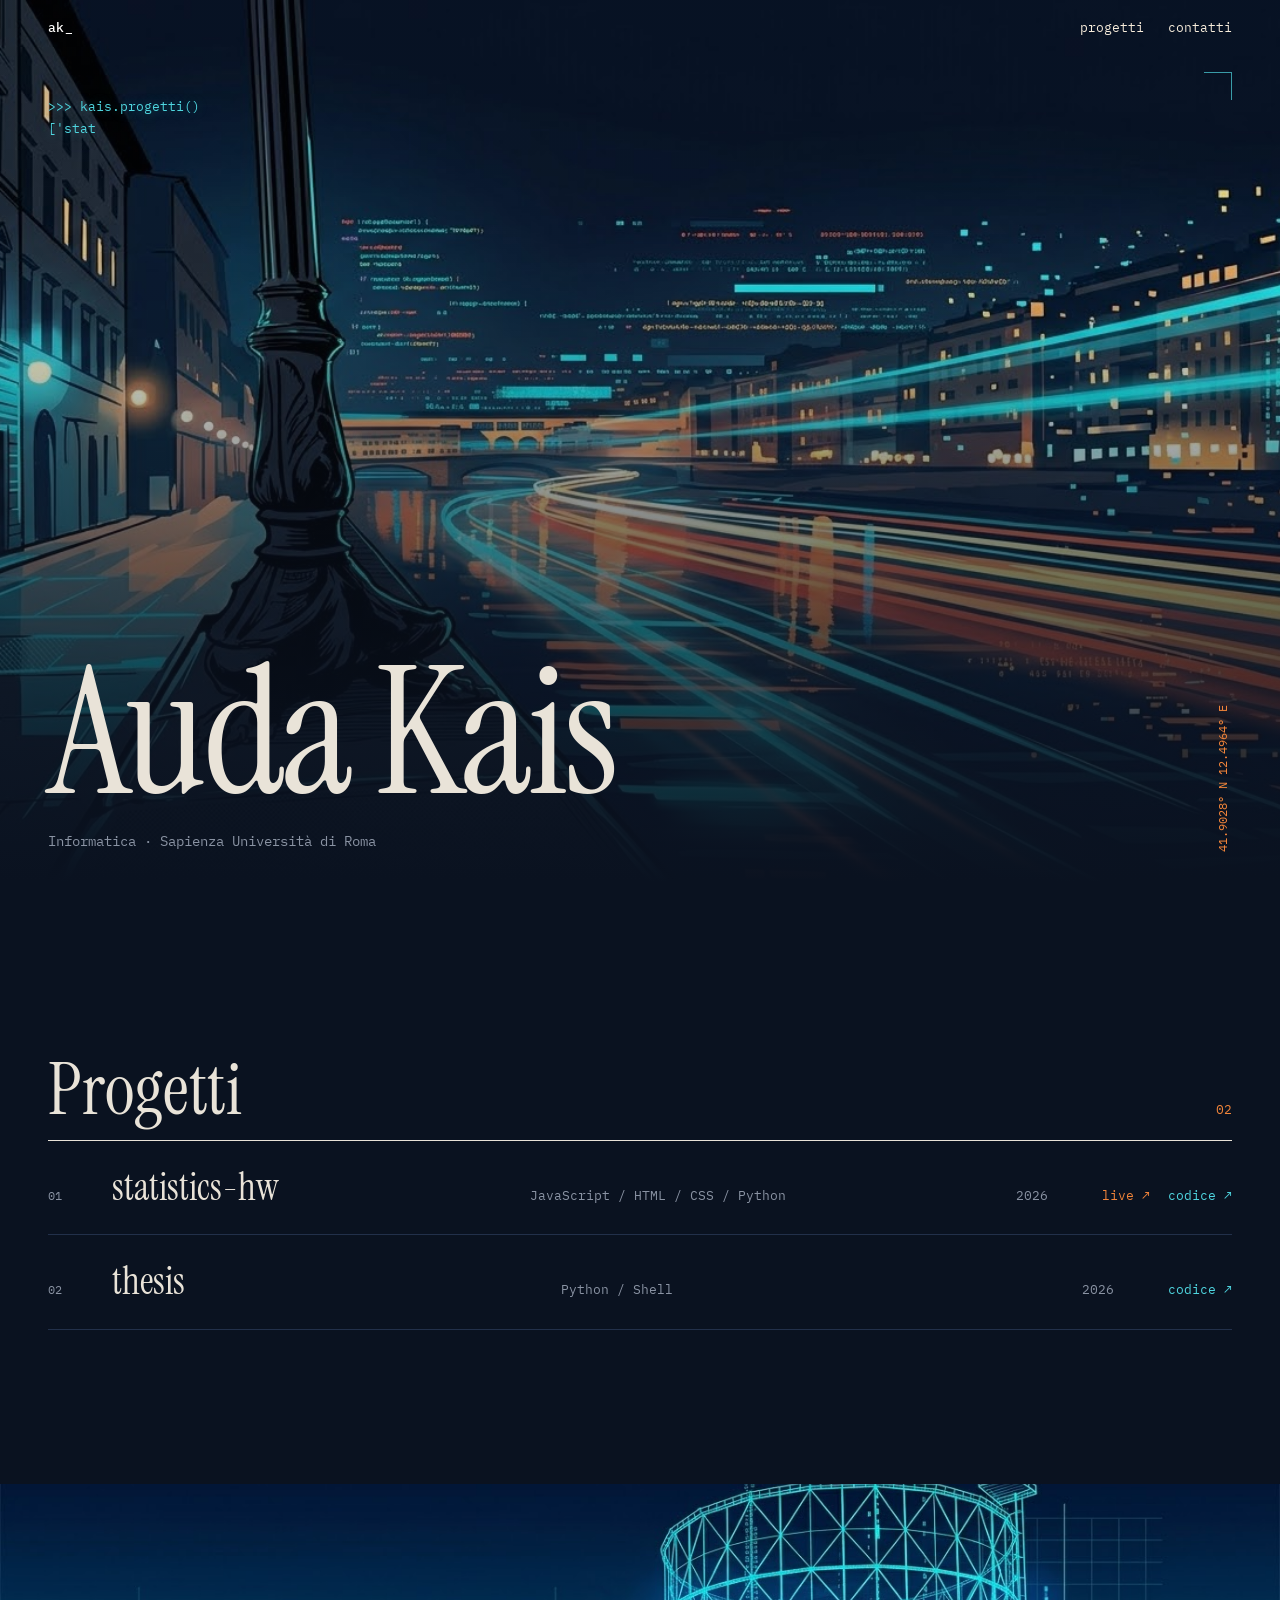
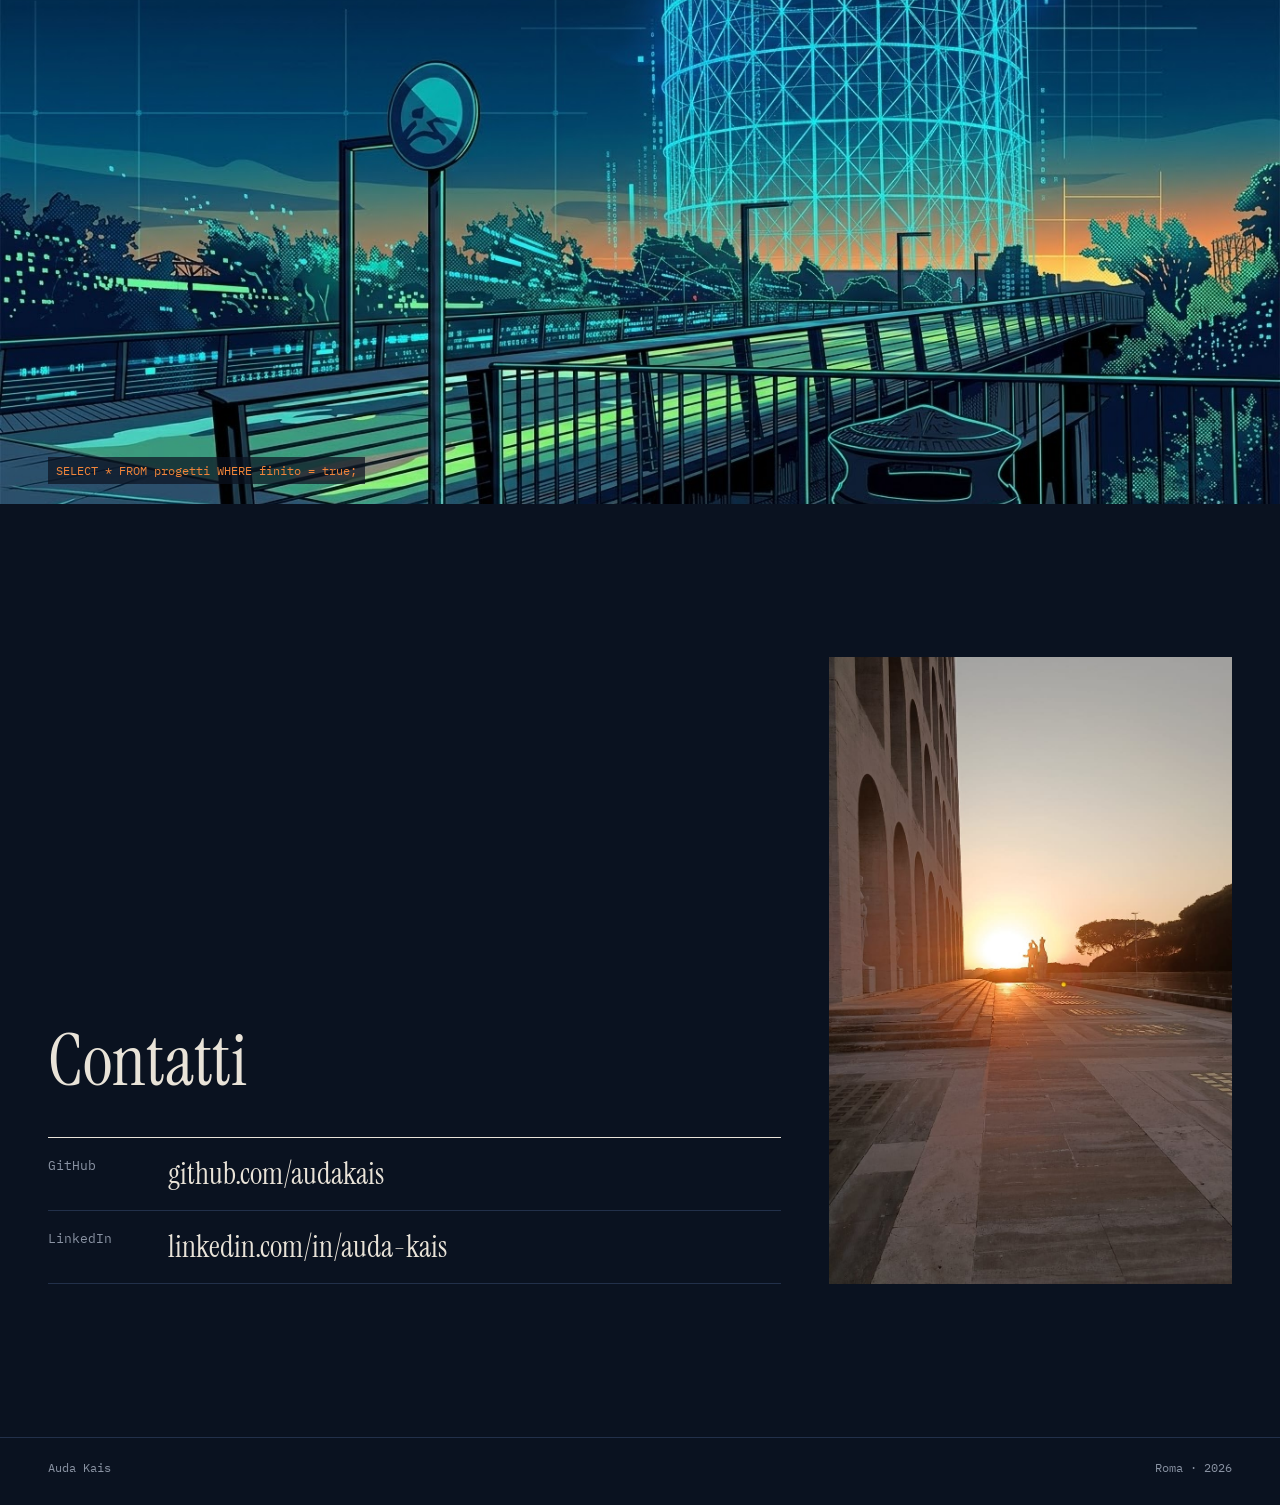
==== index.html @ f424699b "Sito personale" ====
<!doctype html>
<html lang="it">
<head>
  <meta charset="utf-8">
  <meta name="viewport" content="width=device-width, initial-scale=1">
  <title>Auda Kais</title>
  <meta name="description" content="Auda Kais — progetti.">
  <link rel="preconnect" href="https://fonts.googleapis.com">
  <link rel="preconnect" href="https://fonts.gstatic.com" crossorigin>
  <link href="https://fonts.googleapis.com/css2?family=IBM+Plex+Mono:wght@400;500&family=Instrument+Serif:ital@0;1&display=swap" rel="stylesheet">
  <link rel="stylesheet" href="style.css">
</head>
<body>
  <header class="bar">
    <a class="bar__home" href="#top">ak<span class="caret">_</span></a>
    <nav class="bar__nav">
      <a href="#progetti">progetti</a>
      <a href="#contatti">contatti</a>
    </nav>
  </header>

  <main id="top">
    <section class="hero">
      <img class="hero__img" src="assets/arno.jpg" alt="">
      <div class="hero__shade"></div>
      <span class="corner"></span>

      <pre class="hero__code" aria-hidden="true" id="hero-code"></pre>

      <div class="hero__text">
        <h1 id="name"></h1>
        <p class="hero__role" id="role"></p>
      </div>
      <p class="hero__coords" id="coords"></p>
    </section>

    <section class="projects" id="progetti">
      <div class="section-head">
        <h2>Progetti</h2>
        <span class="count" id="count"></span>
      </div>
      <ol class="plist" id="plist"></ol>
    </section>

    <figure class="band">
      <img src="assets/gazometro.jpg" alt="Il Gazometro di Ostiense, Roma" loading="lazy">
      <figcaption>SELECT * FROM progetti WHERE finito = true;</figcaption>
    </figure>

    <section class="contact" id="contatti">
      <div class="contact__links">
        <h2>Contatti</h2>
        <ul id="links"></ul>
      </div>
      <img class="contact__img" src="assets/eur.jpg" alt="Palazzo della Civiltà Italiana al tramonto, EUR" loading="lazy">
    </section>
  </main>

  <footer class="foot">
    <span id="foot-name"></span>
    <span id="foot-place"></span>
  </footer>

  <script src="data.js"></script>
  <script src="main.js"></script>
</body>
</html>
---- style.css ----
:root {
  --bg: #0a1220;
  --bg-2: #0f1a2c;
  --text: #e9e3d8;      /* travertino */
  --muted: #8a93a3;
  --line: #22304a;
  --orange: #f2853a;
  --cyan: #4fd6e0;
  --serif: "Instrument Serif", Georgia, serif;
  --mono: "IBM Plex Mono", ui-monospace, Consolas, monospace;
  --pad: clamp(16px, 4vw, 48px);
}

* { box-sizing: border-box; margin: 0; padding: 0; }
html { scroll-behavior: smooth; }
body {
  background: var(--bg);
  color: var(--text);
  font: 400 15px/1.6 var(--mono);
  -webkit-font-smoothing: antialiased;
}
a { color: inherit; text-decoration: none; }
img { display: block; max-width: 100%; }
::selection { background: var(--orange); color: var(--bg); }

/* --- barra ----------------------------------------------------------- */
.bar {
  position: fixed; inset: 0 0 auto 0; z-index: 10;
  display: flex; justify-content: space-between; align-items: center;
  padding: 18px var(--pad);
  mix-blend-mode: difference;
  color: #fff;
  font-size: 13px;
}
.bar__home { font-weight: 500; letter-spacing: .02em; }
.caret { animation: blink 1.1s steps(1) infinite; }
.bar__nav { display: flex; gap: 24px; }
.bar__nav a:hover { text-decoration: underline; text-underline-offset: 4px; }
@keyframes blink { 50% { opacity: 0; } }

/* --- hero ------------------------------------------------------------ */
.hero {
  position: relative;
  height: 100svh; min-height: 560px;
  overflow: hidden;
  display: flex; flex-direction: column; justify-content: flex-end;
  padding: var(--pad);
}
.hero__img {
  position: absolute; inset: 0;
  width: 100%; height: 100%; object-fit: cover; object-position: 35% center;
}
.hero__shade {
  position: absolute; inset: 0;
  background: linear-gradient(to top, var(--bg) 2%, rgba(10,18,32,.55) 38%, rgba(10,18,32,.1) 70%);
}
.hero__code {
  position: absolute; top: 96px; left: var(--pad);
  font: 400 13px/1.7 var(--mono);
  color: var(--cyan);
  white-space: pre-wrap;
  max-width: calc(100% - 2 * var(--pad));
  text-shadow: 0 0 12px rgba(79,214,224,.35);
}
.hero__text { position: relative; }
.hero h1 {
  font: 400 clamp(64px, 14vw, 200px)/.88 var(--serif);
  letter-spacing: -.02em;
}
.hero__role { margin-top: 18px; color: var(--muted); font-size: 14px; }
.hero__coords {
  position: absolute; right: var(--pad); bottom: var(--pad);
  font-size: 12px; color: var(--orange);
  writing-mode: vertical-rl; transform: rotate(180deg);
}
.corner { position: absolute; width: 28px; height: 28px; border-color: var(--cyan); border-style: solid; opacity: .7; }
.corner { top: 72px; right: var(--pad); border-width: 1px 1px 0 0; }

/* --- progetti -------------------------------------------------------- */
.projects { padding: clamp(72px, 12vw, 160px) var(--pad); }
.section-head {
  display: flex; align-items: baseline; justify-content: space-between;
  border-bottom: 1px solid var(--text);
  padding-bottom: 14px;
}
h2 { font: 400 clamp(40px, 6vw, 72px)/1 var(--serif); }
.count { color: var(--orange); font-size: 13px; }

.plist { list-style: none; }
.prow {
  display: grid;
  grid-template-columns: 48px 1.2fr 1.4fr 70px auto;
  align-items: baseline;
  gap: 16px;
  padding: 26px 0;
  border-bottom: 1px solid var(--line);
  transition: background .25s, padding .25s;
}
.prow:hover { background: var(--bg-2); padding-left: 12px; padding-right: 12px; }
.prow__n { color: var(--muted); font-size: 12px; }
.prow__title { font: 400 clamp(26px, 3vw, 38px)/1.1 var(--serif); }
.prow__stack { color: var(--muted); font-size: 13px; }
.prow__year { color: var(--muted); font-size: 13px; }
.prow__links { display: flex; gap: 18px; font-size: 13px; justify-self: end; }
.prow__links a { color: var(--cyan); }
.prow__links a:first-child:not(:only-child) { color: var(--orange); }
.prow__links a:hover { text-decoration: underline; text-underline-offset: 4px; }
.prow__desc { grid-column: 2 / -1; color: var(--muted); max-width: 60ch; }

/* --- fascia immagine ------------------------------------------------- */
.band { position: relative; height: clamp(260px, 50vw, 620px); overflow: hidden; }
.band img { width: 100%; height: 100%; object-fit: cover; }
.band figcaption {
  position: absolute; left: var(--pad); bottom: 20px;
  font-size: 12px; color: var(--orange);
  background: rgba(10,18,32,.7); padding: 4px 8px;
}

/* --- contatti -------------------------------------------------------- */
.contact {
  display: grid; grid-template-columns: 1fr minmax(240px, 34%);
  gap: var(--pad);
  padding: clamp(72px, 12vw, 160px) var(--pad);
  align-items: end;
}
.contact ul { list-style: none; margin-top: 40px; border-top: 1px solid var(--text); }
.contact li {
  display: grid; grid-template-columns: 120px 1fr;
  padding: 18px 0; border-bottom: 1px solid var(--line);
}
.contact li span { color: var(--muted); font-size: 13px; }
.contact li a { font: 400 clamp(20px, 2.4vw, 30px)/1.2 var(--serif); overflow-wrap: anywhere; }
.contact li a:hover { color: var(--orange); }
.contact__img { width: 100%; aspect-ratio: 9 / 14; object-fit: cover; }

/* --- footer ---------------------------------------------------------- */
.foot {
  display: flex; justify-content: space-between;
  padding: 20px var(--pad) 28px;
  color: var(--muted); font-size: 12px;
  border-top: 1px solid var(--line);
}

/* --- mobile ---------------------------------------------------------- */
@media (max-width: 760px) {
  .prow { grid-template-columns: 32px 1fr auto; row-gap: 6px; }
  .prow__stack { grid-column: 2 / 3; }
  .prow__year { grid-column: 3; grid-row: 1; justify-self: end; }
  .prow__links { grid-column: 2 / -1; justify-self: start; }
  .prow__desc { grid-column: 2 / -1; }
  .contact { grid-template-columns: 1fr; }
  .contact__img { aspect-ratio: 4 / 3; }
  .contact li { grid-template-columns: 1fr; gap: 2px; }
  .hero__coords { display: none; }
}
@media (prefers-reduced-motion: reduce) {
  html { scroll-behavior: auto; }
  .caret { animation: none; }
}
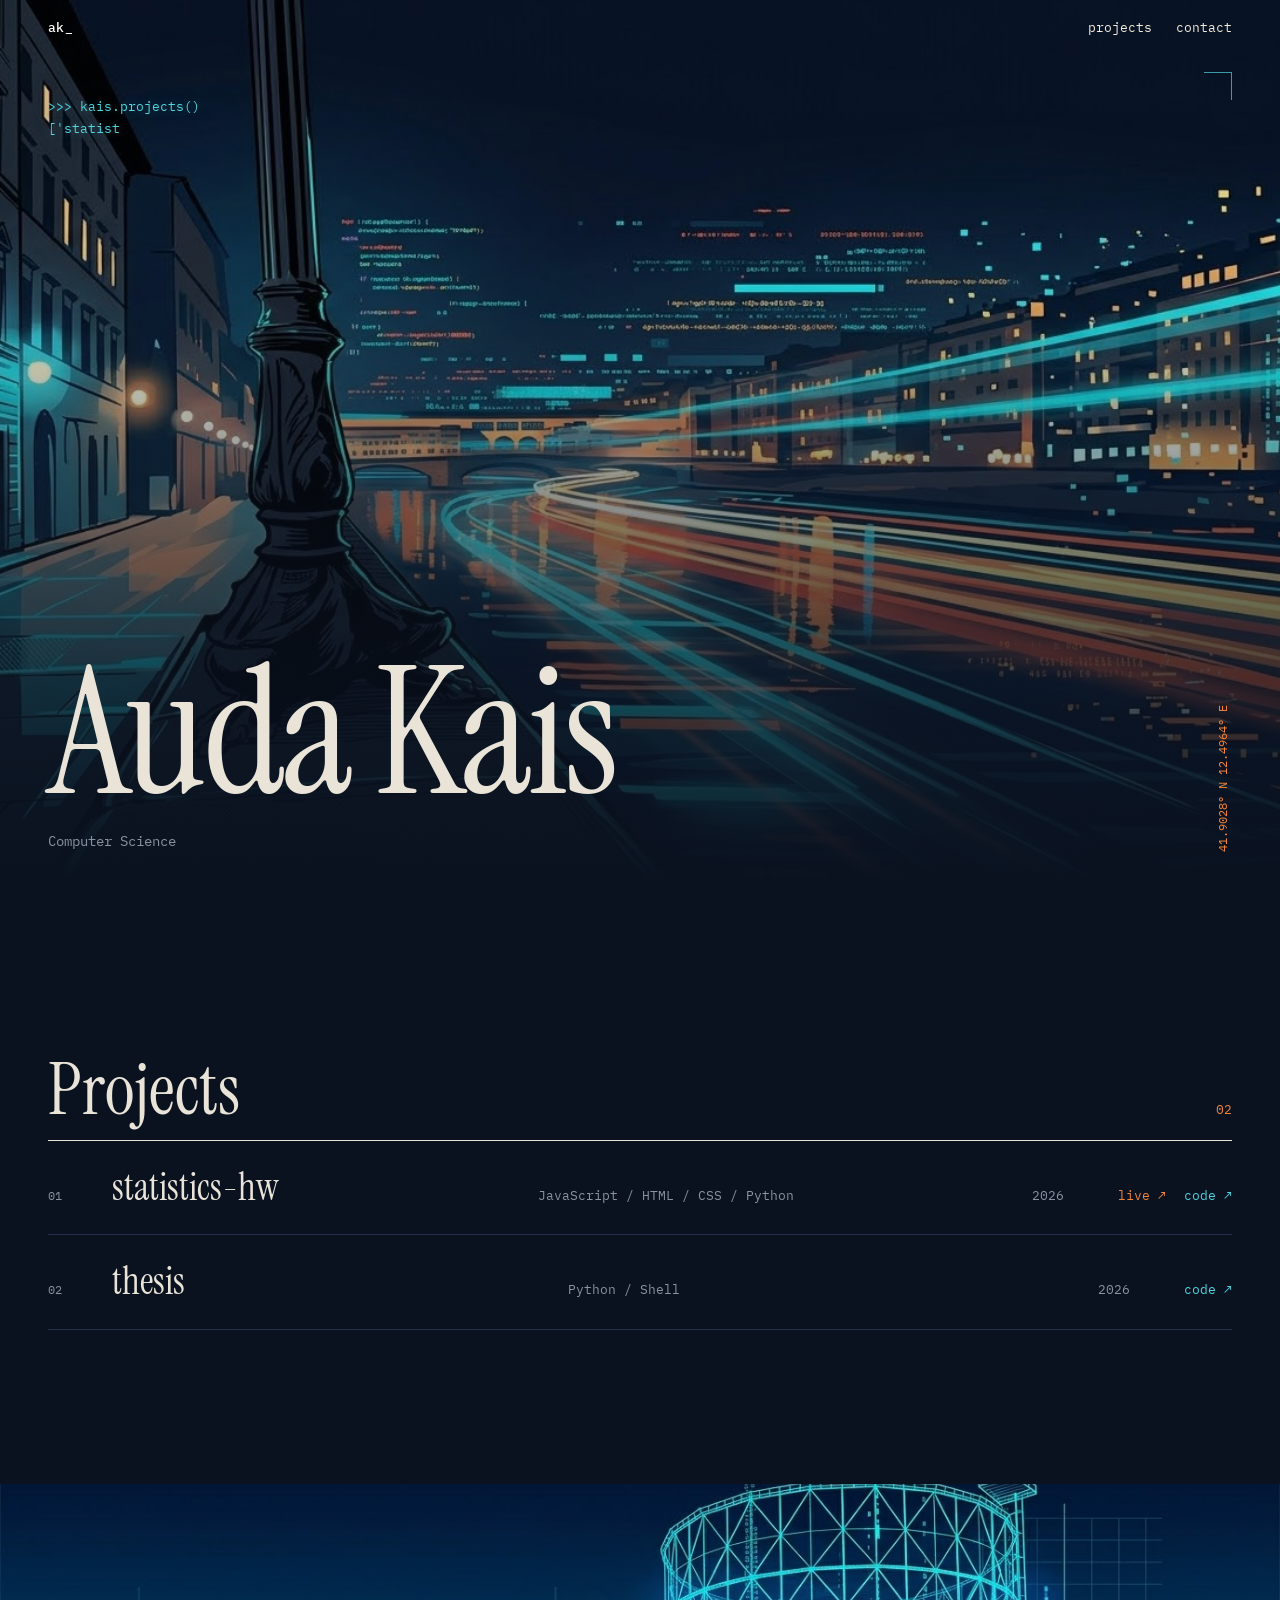
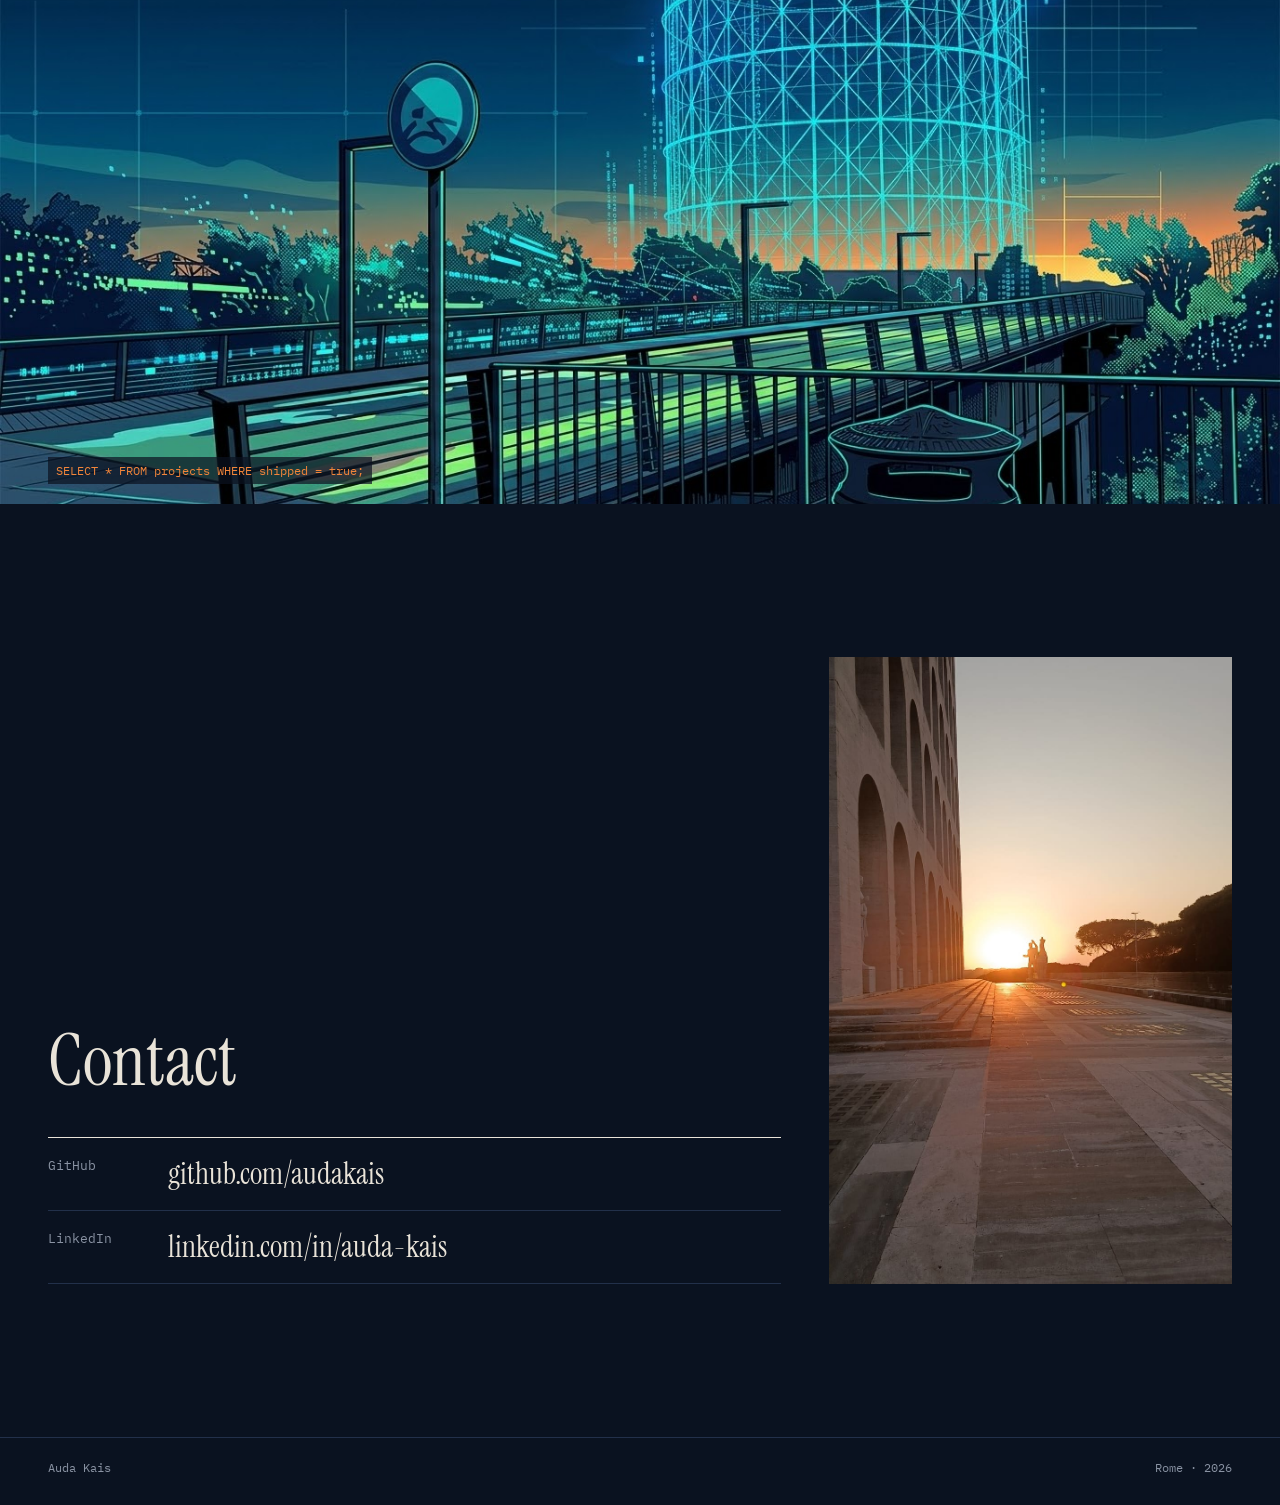
==== commit a5b363e2: "Translate site to English, drop university name" ====
--- a/index.html
+++ b/index.html
@@ -1,10 +1,10 @@
 <!doctype html>
-<html lang="it">
+<html lang="en">
 <head>
   <meta charset="utf-8">
   <meta name="viewport" content="width=device-width, initial-scale=1">
   <title>Auda Kais</title>
-  <meta name="description" content="Auda Kais — progetti.">
+  <meta name="description" content="Auda Kais — projects.">
   <link rel="preconnect" href="https://fonts.googleapis.com">
   <link rel="preconnect" href="https://fonts.gstatic.com" crossorigin>
   <link href="https://fonts.googleapis.com/css2?family=IBM+Plex+Mono:wght@400;500&family=Instrument+Serif:ital@0;1&display=swap" rel="stylesheet">
@@ -14,8 +14,8 @@
   <header class="bar">
     <a class="bar__home" href="#top">ak<span class="caret">_</span></a>
     <nav class="bar__nav">
-      <a href="#progetti">progetti</a>
-      <a href="#contatti">contatti</a>
+      <a href="#projects">projects</a>
+      <a href="#contact">contact</a>
     </nav>
   </header>
 
@@ -34,25 +34,25 @@
       <p class="hero__coords" id="coords"></p>
     </section>
 
-    <section class="projects" id="progetti">
+    <section class="projects" id="projects">
       <div class="section-head">
-        <h2>Progetti</h2>
+        <h2>Projects</h2>
         <span class="count" id="count"></span>
       </div>
       <ol class="plist" id="plist"></ol>
     </section>
 
     <figure class="band">
-      <img src="assets/gazometro.jpg" alt="Il Gazometro di Ostiense, Roma" loading="lazy">
-      <figcaption>SELECT * FROM progetti WHERE finito = true;</figcaption>
+      <img src="assets/gazometro.jpg" alt="Gazometro, Ostiense, Rome" loading="lazy">
+      <figcaption>SELECT * FROM projects WHERE shipped = true;</figcaption>
     </figure>
 
-    <section class="contact" id="contatti">
+    <section class="contact" id="contact">
       <div class="contact__links">
-        <h2>Contatti</h2>
+        <h2>Contact</h2>
         <ul id="links"></ul>
       </div>
-      <img class="contact__img" src="assets/eur.jpg" alt="Palazzo della Civiltà Italiana al tramonto, EUR" loading="lazy">
+      <img class="contact__img" src="assets/eur.jpg" alt="Palazzo della Civiltà Italiana at sunset, EUR, Rome" loading="lazy">
     </section>
   </main>
 
--- a/style.css
+++ b/style.css
@@ -1,7 +1,7 @@
 :root {
   --bg: #0a1220;
   --bg-2: #0f1a2c;
-  --text: #e9e3d8;      /* travertino */
+  --text: #e9e3d8;      /* travertine */
   --muted: #8a93a3;
   --line: #22304a;
   --orange: #f2853a;
@@ -23,7 +23,7 @@
 img { display: block; max-width: 100%; }
 ::selection { background: var(--orange); color: var(--bg); }
 
-/* --- barra ----------------------------------------------------------- */
+/* --- top bar ----------------------------------------------------------- */
 .bar {
   position: fixed; inset: 0 0 auto 0; z-index: 10;
   display: flex; justify-content: space-between; align-items: center;
@@ -76,7 +76,7 @@
 .corner { position: absolute; width: 28px; height: 28px; border-color: var(--cyan); border-style: solid; opacity: .7; }
 .corner { top: 72px; right: var(--pad); border-width: 1px 1px 0 0; }
 
-/* --- progetti -------------------------------------------------------- */
+/* --- projects -------------------------------------------------------- */
 .projects { padding: clamp(72px, 12vw, 160px) var(--pad); }
 .section-head {
   display: flex; align-items: baseline; justify-content: space-between;
@@ -107,7 +107,7 @@
 .prow__links a:hover { text-decoration: underline; text-underline-offset: 4px; }
 .prow__desc { grid-column: 2 / -1; color: var(--muted); max-width: 60ch; }
 
-/* --- fascia immagine ------------------------------------------------- */
+/* --- image band --------------------------------------------------- */
 .band { position: relative; height: clamp(260px, 50vw, 620px); overflow: hidden; }
 .band img { width: 100%; height: 100%; object-fit: cover; }
 .band figcaption {
@@ -116,7 +116,7 @@
   background: rgba(10,18,32,.7); padding: 4px 8px;
 }
 
-/* --- contatti -------------------------------------------------------- */
+/* --- contact --------------------------------------------------------- */
 .contact {
   display: grid; grid-template-columns: 1fr minmax(240px, 34%);
   gap: var(--pad);
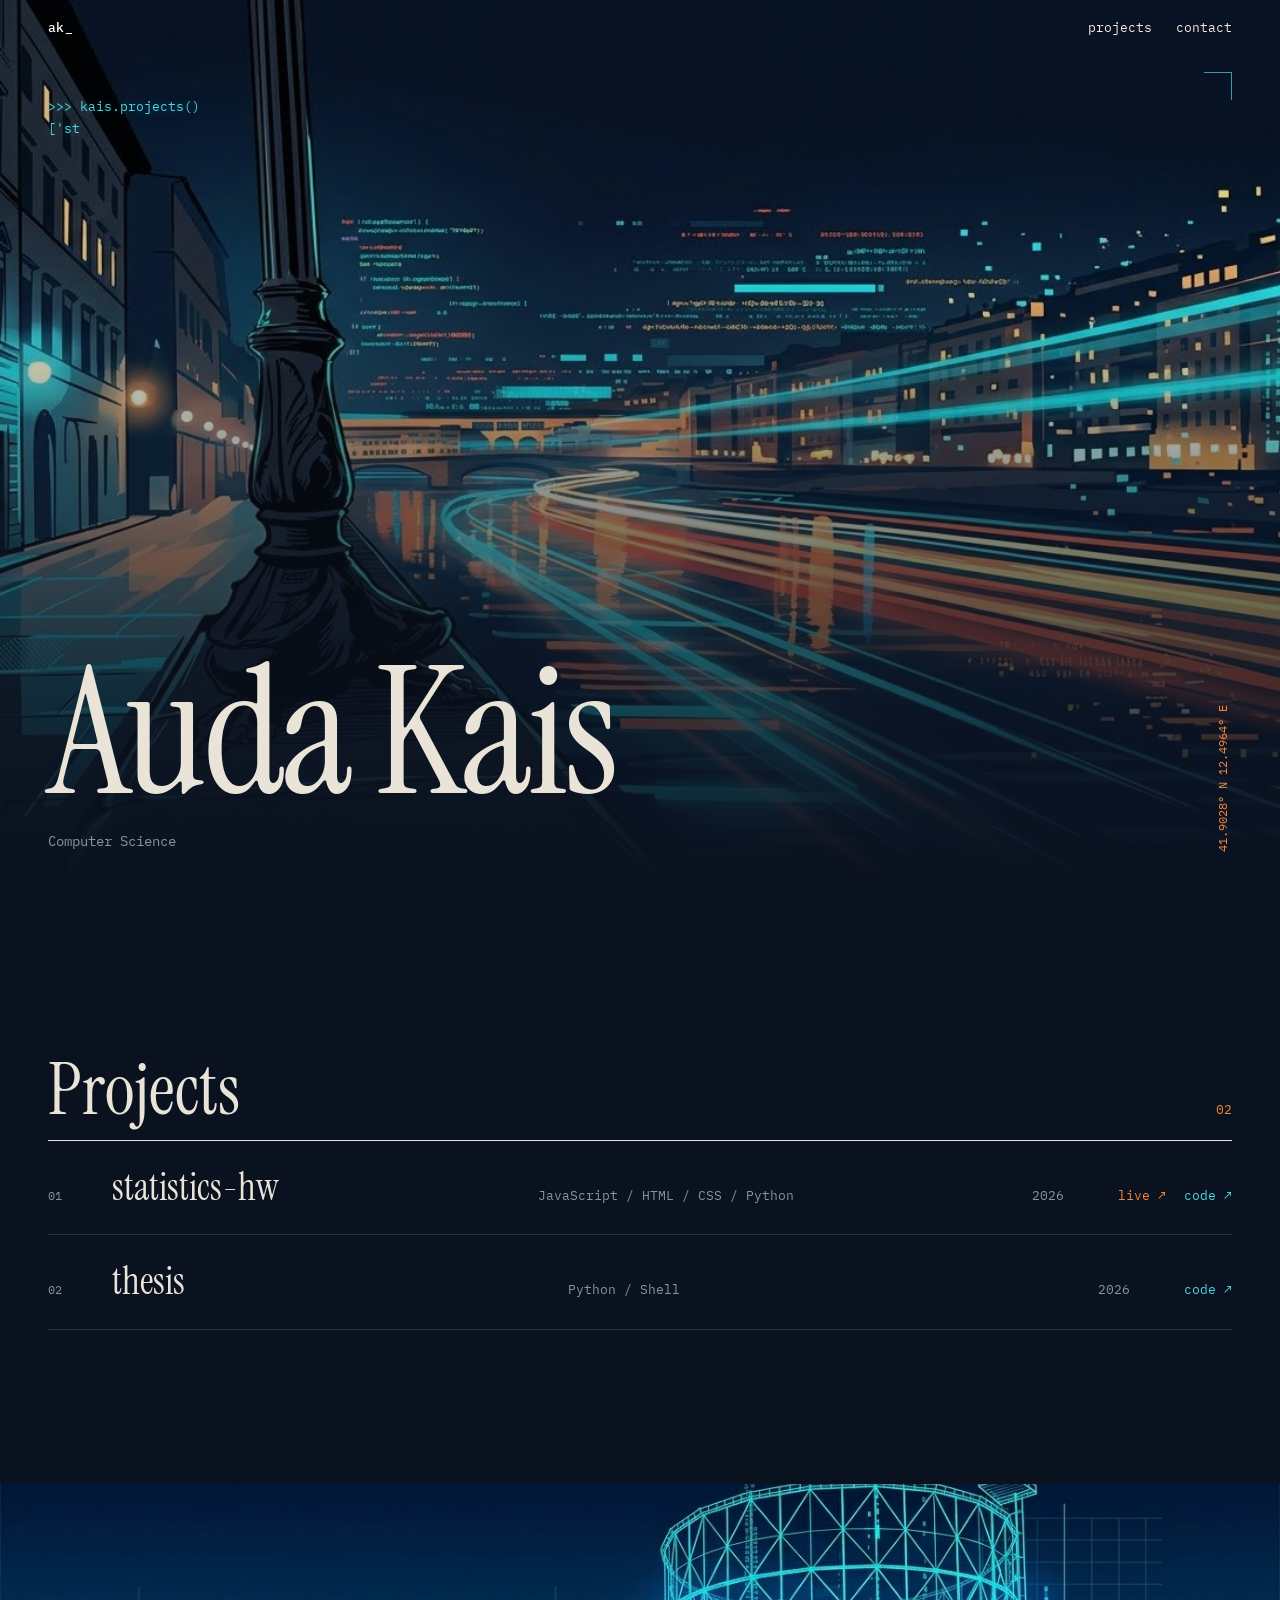
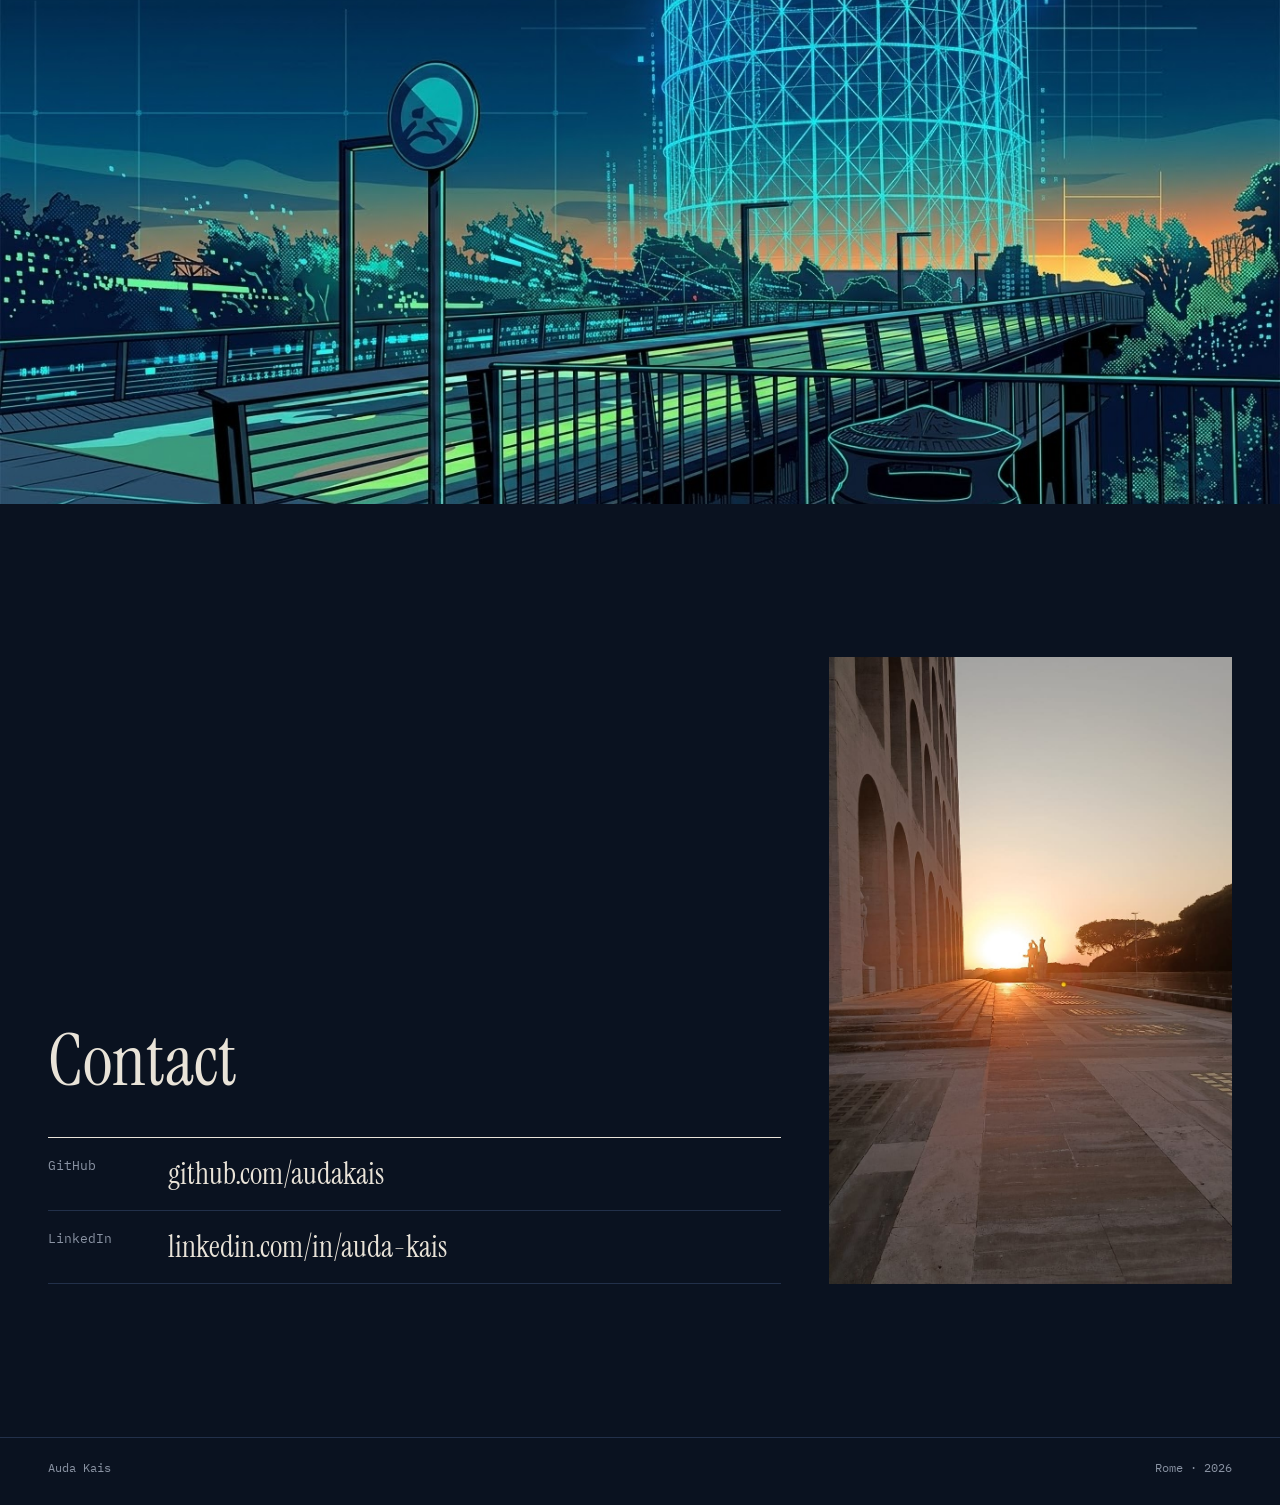
==== commit 27a38b9e: "Remove caption from Gazometro image" ====
--- a/index.html
+++ b/index.html
@@ -44,7 +44,6 @@
 
     <figure class="band">
       <img src="assets/gazometro.jpg" alt="Gazometro, Ostiense, Rome" loading="lazy">
-      <figcaption>SELECT * FROM projects WHERE shipped = true;</figcaption>
     </figure>
 
     <section class="contact" id="contact">
--- a/style.css
+++ b/style.css
@@ -110,11 +110,6 @@
 /* --- image band --------------------------------------------------- */
 .band { position: relative; height: clamp(260px, 50vw, 620px); overflow: hidden; }
 .band img { width: 100%; height: 100%; object-fit: cover; }
-.band figcaption {
-  position: absolute; left: var(--pad); bottom: 20px;
-  font-size: 12px; color: var(--orange);
-  background: rgba(10,18,32,.7); padding: 4px 8px;
-}
 
 /* --- contact --------------------------------------------------------- */
 .contact {
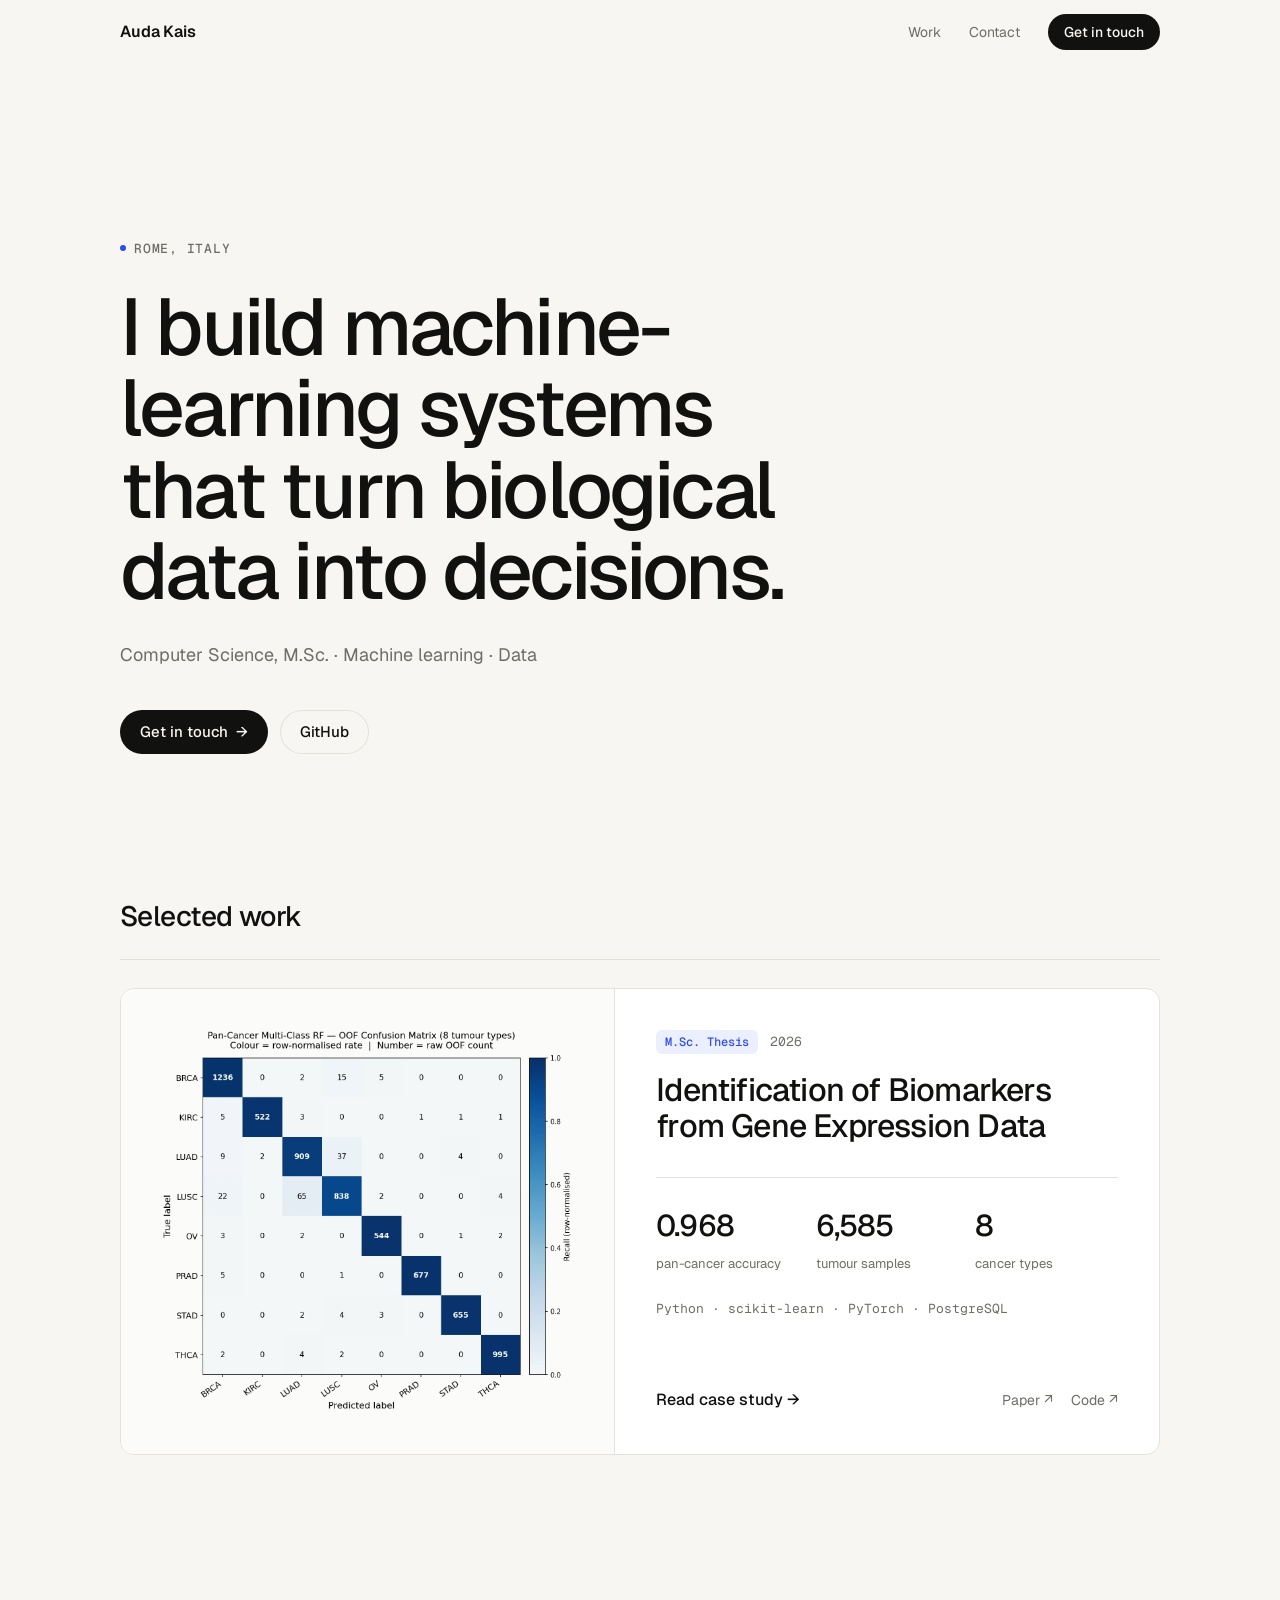
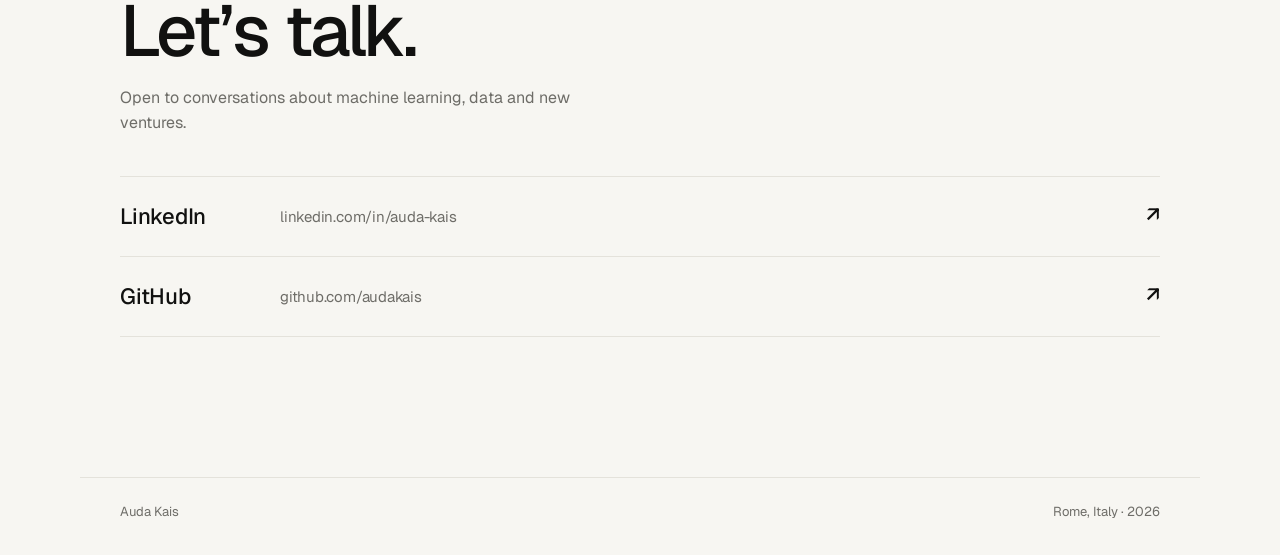
==== commit 0e9e36d3: "Redesign: light editorial layout, remove illustrations" ====
--- a/index.html
+++ b/index.html
@@ -4,60 +4,52 @@
   <meta charset="utf-8">
   <meta name="viewport" content="width=device-width, initial-scale=1">
   <title>Auda Kais</title>
-  <meta name="description" content="Auda Kais — projects.">
+  <meta name="description" content="Auda Kais — machine learning and data.">
   <link rel="preconnect" href="https://fonts.googleapis.com">
   <link rel="preconnect" href="https://fonts.gstatic.com" crossorigin>
-  <link href="https://fonts.googleapis.com/css2?family=IBM+Plex+Mono:wght@400;500&family=Instrument+Serif:ital@0;1&display=swap" rel="stylesheet">
+  <link href="https://fonts.googleapis.com/css2?family=Geist:wght@400;500;600&family=Geist+Mono:wght@400;500&display=swap" rel="stylesheet">
   <link rel="stylesheet" href="style.css">
 </head>
 <body>
-  <header class="bar">
-    <a class="bar__home" href="#top">ak<span class="caret">_</span></a>
-    <nav class="bar__nav">
-      <a href="#projects">projects</a>
-      <a href="#contact">contact</a>
-    </nav>
+  <header class="nav">
+    <div class="wrap nav__in">
+      <a class="nav__name" href="./">Auda Kais</a>
+      <nav class="nav__links">
+        <a href="#work">Work</a>
+        <a href="#contact">Contact</a>
+        <a class="btn btn--sm" id="nav-cta" target="_blank" rel="noopener">Get in touch</a>
+      </nav>
+    </div>
   </header>
 
-  <main id="top">
-    <section class="hero">
-      <img class="hero__img" src="assets/arno.jpg" alt="">
-      <div class="hero__shade"></div>
-      <span class="corner"></span>
-
-      <pre class="hero__code" aria-hidden="true" id="hero-code"></pre>
-
-      <div class="hero__text">
-        <h1 id="name"></h1>
-        <p class="hero__role" id="role"></p>
+  <main>
+    <section class="hero wrap">
+      <p class="eyebrow" id="place"></p>
+      <h1 class="hero__title" id="headline"></h1>
+      <p class="hero__role" id="role"></p>
+      <div class="hero__cta">
+        <a class="btn" id="cta-primary" target="_blank" rel="noopener">Get in touch <span aria-hidden="true">→</span></a>
+        <a class="btn btn--ghost" id="cta-github" target="_blank" rel="noopener">GitHub</a>
       </div>
-      <p class="hero__coords" id="coords"></p>
     </section>
 
-    <section class="projects" id="projects">
+    <section class="work wrap" id="work">
       <div class="section-head">
-        <h2>Projects</h2>
-        <span class="count" id="count"></span>
+        <h2>Selected work</h2>
       </div>
-      <ol class="plist" id="plist"></ol>
+      <div class="cards" id="projects"></div>
     </section>
 
-    <figure class="band">
-      <img src="assets/gazometro.jpg" alt="Gazometro, Ostiense, Rome" loading="lazy">
-    </figure>
-
-    <section class="contact" id="contact">
-      <div class="contact__links">
-        <h2>Contact</h2>
-        <ul id="links"></ul>
-      </div>
-      <img class="contact__img" src="assets/eur.jpg" alt="Palazzo della Civiltà Italiana at sunset, EUR, Rome" loading="lazy">
+    <section class="contact wrap" id="contact">
+      <h2 class="contact__title">Let’s talk.</h2>
+      <p class="contact__sub">Open to conversations about machine learning, data and new ventures.</p>
+      <ul class="contact__links" id="links"></ul>
     </section>
   </main>
 
-  <footer class="foot">
-    <span id="foot-name"></span>
-    <span id="foot-place"></span>
+  <footer class="foot wrap">
+    <span>Auda Kais</span>
+    <span id="foot-year"></span>
   </footer>
 
   <script src="data.js"></script>
--- a/style.css
+++ b/style.css
@@ -1,154 +1,203 @@
 :root {
-  --bg: #0a1220;
-  --bg-2: #0f1a2c;
-  --text: #e9e3d8;      /* travertine */
-  --muted: #8a93a3;
-  --line: #22304a;
-  --orange: #f2853a;
-  --cyan: #4fd6e0;
-  --serif: "Instrument Serif", Georgia, serif;
-  --mono: "IBM Plex Mono", ui-monospace, Consolas, monospace;
-  --pad: clamp(16px, 4vw, 48px);
+  --bg: #f7f6f2;
+  --surface: #ffffff;
+  --ink: #111110;
+  --muted: #6e6d68;
+  --line: #e4e2db;
+  --accent: #2b4bf2;
+  --sans: "Geist", -apple-system, "Segoe UI", system-ui, sans-serif;
+  --mono: "Geist Mono", ui-monospace, Consolas, monospace;
+  --pad: clamp(16px, 4vw, 40px);
+  --radius: 14px;
 }
 
 * { box-sizing: border-box; margin: 0; padding: 0; }
-html { scroll-behavior: smooth; }
+html { scroll-behavior: smooth; scroll-padding-top: 80px; }
 body {
   background: var(--bg);
-  color: var(--text);
-  font: 400 15px/1.6 var(--mono);
+  color: var(--ink);
+  font: 400 16px/1.6 var(--sans);
   -webkit-font-smoothing: antialiased;
+  text-rendering: optimizeLegibility;
 }
 a { color: inherit; text-decoration: none; }
 img { display: block; max-width: 100%; }
-::selection { background: var(--orange); color: var(--bg); }
-
-/* --- top bar ----------------------------------------------------------- */
-.bar {
-  position: fixed; inset: 0 0 auto 0; z-index: 10;
-  display: flex; justify-content: space-between; align-items: center;
-  padding: 18px var(--pad);
-  mix-blend-mode: difference;
-  color: #fff;
-  font-size: 13px;
-}
-.bar__home { font-weight: 500; letter-spacing: .02em; }
-.caret { animation: blink 1.1s steps(1) infinite; }
-.bar__nav { display: flex; gap: 24px; }
-.bar__nav a:hover { text-decoration: underline; text-underline-offset: 4px; }
-@keyframes blink { 50% { opacity: 0; } }
+::selection { background: var(--ink); color: var(--bg); }
+.wrap { width: 100%; max-width: 1120px; margin: 0 auto; padding-left: var(--pad); padding-right: var(--pad); }
+.muted { color: var(--muted); }
+
+/* --- nav ------------------------------------------------------------- */
+.nav {
+  position: sticky; top: 0; z-index: 10;
+  background: color-mix(in srgb, var(--bg) 82%, transparent);
+  backdrop-filter: saturate(160%) blur(12px);
+  -webkit-backdrop-filter: saturate(160%) blur(12px);
+  border-bottom: 1px solid transparent;
+}
+.nav__in { display: flex; align-items: center; justify-content: space-between; height: 64px; }
+.nav__name { font-weight: 600; letter-spacing: -.01em; }
+.nav__links { display: flex; align-items: center; gap: 28px; font-size: 14px; color: var(--muted); }
+.nav__links a:not(.btn):hover { color: var(--ink); }
+
+/* --- buttons --------------------------------------------------------- */
+.btn {
+  display: inline-flex; align-items: center; gap: 8px;
+  height: 44px; padding: 0 20px; border-radius: 999px;
+  background: var(--ink); color: var(--bg);
+  font-size: 15px; font-weight: 500;
+  transition: transform .2s, background .2s, box-shadow .2s;
+}
+.btn:hover { transform: translateY(-1px); box-shadow: 0 6px 20px -8px rgba(17,17,16,.5); }
+.btn span { transition: transform .2s; }
+.btn:hover span { transform: translateX(3px); }
+.btn--sm { height: 36px; padding: 0 16px; font-size: 14px; color: var(--bg) !important; }
+.btn--ghost { background: transparent; color: var(--ink); box-shadow: inset 0 0 0 1px var(--line); }
+.btn--ghost:hover { background: var(--surface); box-shadow: inset 0 0 0 1px var(--ink); }
 
 /* --- hero ------------------------------------------------------------ */
-.hero {
-  position: relative;
-  height: 100svh; min-height: 560px;
-  overflow: hidden;
-  display: flex; flex-direction: column; justify-content: flex-end;
-  padding: var(--pad);
-}
-.hero__img {
-  position: absolute; inset: 0;
-  width: 100%; height: 100%; object-fit: cover; object-position: 35% center;
-}
-.hero__shade {
-  position: absolute; inset: 0;
-  background: linear-gradient(to top, var(--bg) 2%, rgba(10,18,32,.55) 38%, rgba(10,18,32,.1) 70%);
-}
-.hero__code {
-  position: absolute; top: 96px; left: var(--pad);
-  font: 400 13px/1.7 var(--mono);
-  color: var(--cyan);
-  white-space: pre-wrap;
-  max-width: calc(100% - 2 * var(--pad));
-  text-shadow: 0 0 12px rgba(79,214,224,.35);
-}
-.hero__text { position: relative; }
-.hero h1 {
-  font: 400 clamp(64px, 14vw, 200px)/.88 var(--serif);
-  letter-spacing: -.02em;
-}
-.hero__role { margin-top: 18px; color: var(--muted); font-size: 14px; }
-.hero__coords {
-  position: absolute; right: var(--pad); bottom: var(--pad);
-  font-size: 12px; color: var(--orange);
-  writing-mode: vertical-rl; transform: rotate(180deg);
-}
-.corner { position: absolute; width: 28px; height: 28px; border-color: var(--cyan); border-style: solid; opacity: .7; }
-.corner { top: 72px; right: var(--pad); border-width: 1px 1px 0 0; }
-
-/* --- projects -------------------------------------------------------- */
-.projects { padding: clamp(72px, 12vw, 160px) var(--pad); }
+.hero { padding-top: clamp(72px, 14vw, 168px); padding-bottom: clamp(72px, 12vw, 140px); }
+.eyebrow {
+  display: inline-flex; align-items: center; gap: 8px;
+  font: 500 13px/1 var(--mono); color: var(--muted);
+  text-transform: uppercase; letter-spacing: .06em;
+}
+.eyebrow::before { content: ""; width: 6px; height: 6px; border-radius: 50%; background: var(--accent); }
+.hero__title {
+  margin-top: 28px; max-width: 17ch;
+  font-size: clamp(40px, 6.6vw, 80px); line-height: 1.02;
+  font-weight: 500; letter-spacing: -.035em;
+  text-wrap: balance;
+}
+.hero__role { margin-top: 28px; color: var(--muted); font-size: clamp(16px, 1.6vw, 18px); }
+.hero__cta { display: flex; flex-wrap: wrap; gap: 12px; margin-top: 40px; }
+
+/* --- work ------------------------------------------------------------ */
+.work { padding-bottom: clamp(80px, 12vw, 140px); }
 .section-head {
   display: flex; align-items: baseline; justify-content: space-between;
-  border-bottom: 1px solid var(--text);
-  padding-bottom: 14px;
-}
-h2 { font: 400 clamp(40px, 6vw, 72px)/1 var(--serif); }
-.count { color: var(--orange); font-size: 13px; }
-
-.plist { list-style: none; }
-.prow {
-  display: grid;
-  grid-template-columns: 48px 1.2fr 1.4fr 70px auto;
-  align-items: baseline;
-  gap: 16px;
-  padding: 26px 0;
-  border-bottom: 1px solid var(--line);
-  transition: background .25s, padding .25s;
-}
-.prow:hover { background: var(--bg-2); padding-left: 12px; padding-right: 12px; }
-.prow__n { color: var(--muted); font-size: 12px; }
-.prow__title { font: 400 clamp(26px, 3vw, 38px)/1.1 var(--serif); }
-.prow__stack { color: var(--muted); font-size: 13px; }
-.prow__year { color: var(--muted); font-size: 13px; }
-.prow__links { display: flex; gap: 18px; font-size: 13px; justify-self: end; }
-.prow__links a { color: var(--cyan); }
-.prow__links a:first-child:not(:only-child) { color: var(--orange); }
-.prow__links a:hover { text-decoration: underline; text-underline-offset: 4px; }
-.prow__desc { grid-column: 2 / -1; color: var(--muted); max-width: 60ch; }
-
-/* --- image band --------------------------------------------------- */
-.band { position: relative; height: clamp(260px, 50vw, 620px); overflow: hidden; }
-.band img { width: 100%; height: 100%; object-fit: cover; }
+  padding-bottom: 20px; margin-bottom: 28px; border-bottom: 1px solid var(--line);
+}
+h2 { font-size: clamp(22px, 2.4vw, 28px); font-weight: 500; letter-spacing: -.02em; }
+
+.cards { display: grid; gap: 20px; }
+.card {
+  background: var(--surface);
+  border: 1px solid var(--line);
+  border-radius: var(--radius);
+  overflow: hidden;
+  transition: border-color .25s, box-shadow .25s, transform .25s;
+}
+.card:hover { border-color: #d3d0c6; box-shadow: 0 24px 48px -28px rgba(17,17,16,.25); transform: translateY(-2px); }
+.card--feature { display: grid; grid-template-columns: 1fr 1.1fr; }
+.card__media {
+  background: #fbfbf9; border-right: 1px solid var(--line);
+  display: grid; place-items: center; padding: clamp(20px, 3vw, 40px);
+}
+.card__media img { width: 100%; max-width: 420px; mix-blend-mode: multiply; }
+.card__body { padding: clamp(24px, 3.2vw, 44px); display: flex; flex-direction: column; }
+.card__meta { display: flex; align-items: center; gap: 12px; font: 400 13px var(--mono); color: var(--muted); }
+.tag {
+  font: 500 12px/1 var(--mono); color: var(--accent);
+  background: color-mix(in srgb, var(--accent) 9%, transparent);
+  padding: 6px 9px; border-radius: 6px;
+}
+.card__title { margin-top: 18px; font-size: clamp(24px, 2.6vw, 32px); line-height: 1.15; font-weight: 500; letter-spacing: -.025em; }
+.card__link:hover { text-decoration: underline; text-decoration-thickness: 1px; text-underline-offset: 5px; }
+.card__desc { margin-top: 12px; color: var(--muted); }
+.card__stats { display: grid; grid-template-columns: repeat(3, 1fr); gap: 16px; margin-top: 32px; padding-top: 24px; border-top: 1px solid var(--line); }
+.card__stats b { display: block; font-size: clamp(24px, 2.4vw, 30px); font-weight: 500; letter-spacing: -.03em; }
+.card__stats span { font-size: 13px; color: var(--muted); }
+.card__stack { margin-top: 24px; font: 400 13px var(--mono); color: var(--muted); }
+.card__foot { margin-top: auto; padding-top: 32px; display: flex; align-items: center; justify-content: space-between; gap: 16px; flex-wrap: wrap; }
+.more { font-weight: 500; }
+.more span { display: inline-block; transition: transform .2s; }
+.more:hover span { transform: translateX(4px); }
+.card__ext { display: flex; gap: 18px; font-size: 14px; color: var(--muted); }
+.card__ext a:hover { color: var(--ink); }
 
 /* --- contact --------------------------------------------------------- */
-.contact {
-  display: grid; grid-template-columns: 1fr minmax(240px, 34%);
-  gap: var(--pad);
-  padding: clamp(72px, 12vw, 160px) var(--pad);
-  align-items: end;
-}
-.contact ul { list-style: none; margin-top: 40px; border-top: 1px solid var(--text); }
-.contact li {
-  display: grid; grid-template-columns: 120px 1fr;
-  padding: 18px 0; border-bottom: 1px solid var(--line);
-}
-.contact li span { color: var(--muted); font-size: 13px; }
-.contact li a { font: 400 clamp(20px, 2.4vw, 30px)/1.2 var(--serif); overflow-wrap: anywhere; }
-.contact li a:hover { color: var(--orange); }
-.contact__img { width: 100%; aspect-ratio: 9 / 14; object-fit: cover; }
+.contact { padding-bottom: clamp(80px, 12vw, 140px); }
+.contact__title { font-size: clamp(40px, 6vw, 72px); line-height: 1; letter-spacing: -.04em; }
+.contact__sub { margin-top: 18px; color: var(--muted); max-width: 46ch; }
+.contact__links { list-style: none; margin-top: 40px; border-top: 1px solid var(--line); }
+.contact__links a {
+  display: grid; grid-template-columns: 160px 1fr auto; align-items: center;
+  padding: 22px 0; border-bottom: 1px solid var(--line);
+  font-size: clamp(18px, 2vw, 22px); font-weight: 500; letter-spacing: -.01em;
+  transition: padding .25s;
+}
+.contact__links a .muted { font-size: 15px; font-weight: 400; }
+.contact__links a:hover { padding-left: 8px; }
+.contact__links a:hover span:last-child { color: var(--accent); }
 
 /* --- footer ---------------------------------------------------------- */
 .foot {
   display: flex; justify-content: space-between;
-  padding: 20px var(--pad) 28px;
-  color: var(--muted); font-size: 12px;
+  padding-top: 24px; padding-bottom: 32px;
   border-top: 1px solid var(--line);
-}
+  color: var(--muted); font-size: 13px;
+}
+
+/* --- case study page ------------------------------------------------- */
+.case { padding-top: clamp(56px, 9vw, 112px); padding-bottom: clamp(72px, 10vw, 120px); }
+.back { font-size: 14px; color: var(--muted); }
+.back:hover { color: var(--ink); }
+.case__meta { display: flex; align-items: center; gap: 12px; margin-top: 40px; font: 400 13px var(--mono); color: var(--muted); }
+.case h1 { margin-top: 20px; max-width: 20ch; font-size: clamp(36px, 5.6vw, 68px); line-height: 1.04; font-weight: 500; letter-spacing: -.035em; text-wrap: balance; }
+.case__stack { margin-top: 24px; font: 400 13px var(--mono); color: var(--muted); }
+.case__cta { display: flex; flex-wrap: wrap; gap: 12px; margin-top: 32px; }
+
+.stats {
+  display: grid; grid-template-columns: repeat(4, 1fr);
+  margin-top: clamp(56px, 8vw, 96px);
+  background: var(--surface); border: 1px solid var(--line); border-radius: var(--radius);
+}
+.stats > div { padding: 24px; }
+.stats > div + div { border-left: 1px solid var(--line); }
+.stats dt { font-size: 13px; color: var(--muted); }
+.stats dd { margin: 10px 0 4px; font-size: clamp(26px, 3vw, 38px); font-weight: 500; letter-spacing: -.03em; line-height: 1.1; }
+.stats span { font-size: 13px; color: var(--muted); }
+
+.block { margin-top: clamp(64px, 9vw, 112px); }
+.block > h2 { padding-bottom: 20px; border-bottom: 1px solid var(--line); }
+.steps { list-style: none; counter-reset: s; }
+.steps li {
+  counter-increment: s;
+  display: grid; grid-template-columns: 48px 180px 1fr; gap: 12px;
+  padding: 20px 0; border-bottom: 1px solid var(--line); color: var(--muted);
+}
+.steps li::before { content: counter(s, decimal-leading-zero); font: 400 13px/1.9 var(--mono); }
+.steps li b { font-weight: 500; color: var(--ink); }
+
+.figs { display: grid; grid-template-columns: 1fr 1fr; gap: 20px; margin-top: 28px; }
+.fig { background: var(--surface); border: 1px solid var(--line); border-radius: var(--radius); overflow: hidden; }
+.fig--wide { grid-column: 1 / -1; }
+.fig__img { background: #fbfbf9; border-bottom: 1px solid var(--line); padding: clamp(16px, 2.4vw, 32px); display: grid; place-items: center; }
+.fig__img img { width: 100%; height: auto; mix-blend-mode: multiply; }
+.fig--wide .fig__img img { max-width: 900px; }
+.fig:not(.fig--wide) .fig__img { height: clamp(300px, 40vw, 460px); display: flex; align-items: center; justify-content: center; }
+.fig:not(.fig--wide) .fig__img img { height: 100%; width: 100%; object-fit: contain; }
+.fig figcaption { padding: 20px 24px 24px; font-size: 14px; color: var(--muted); }
+.fig figcaption b { display: block; margin-bottom: 4px; color: var(--ink); font-weight: 500; }
 
 /* --- mobile ---------------------------------------------------------- */
-@media (max-width: 760px) {
-  .prow { grid-template-columns: 32px 1fr auto; row-gap: 6px; }
-  .prow__stack { grid-column: 2 / 3; }
-  .prow__year { grid-column: 3; grid-row: 1; justify-self: end; }
-  .prow__links { grid-column: 2 / -1; justify-self: start; }
-  .prow__desc { grid-column: 2 / -1; }
-  .contact { grid-template-columns: 1fr; }
-  .contact__img { aspect-ratio: 4 / 3; }
-  .contact li { grid-template-columns: 1fr; gap: 2px; }
-  .hero__coords { display: none; }
+@media (max-width: 820px) {
+  .card--feature { grid-template-columns: 1fr; }
+  .card__media { border-right: 0; border-bottom: 1px solid var(--line); }
+  .stats { grid-template-columns: 1fr 1fr; }
+  .stats > div:nth-child(3) { border-left: 0; }
+  .stats > div:nth-child(n+3) { border-top: 1px solid var(--line); }
+  .steps li { grid-template-columns: 36px 1fr; }
+  .steps li span { grid-column: 2; }
+  .figs { grid-template-columns: 1fr; }
+}
+@media (max-width: 560px) {
+  .nav__links a:not(.btn) { display: none; }
+  .card__stats { grid-template-columns: 1fr 1fr 1fr; gap: 10px; }
+  .contact__links a { grid-template-columns: 1fr auto; }
+  .contact__links a .muted { display: none; }
 }
 @media (prefers-reduced-motion: reduce) {
   html { scroll-behavior: auto; }
-  .caret { animation: none; }
-}
+  * { transition: none !important; }
+}
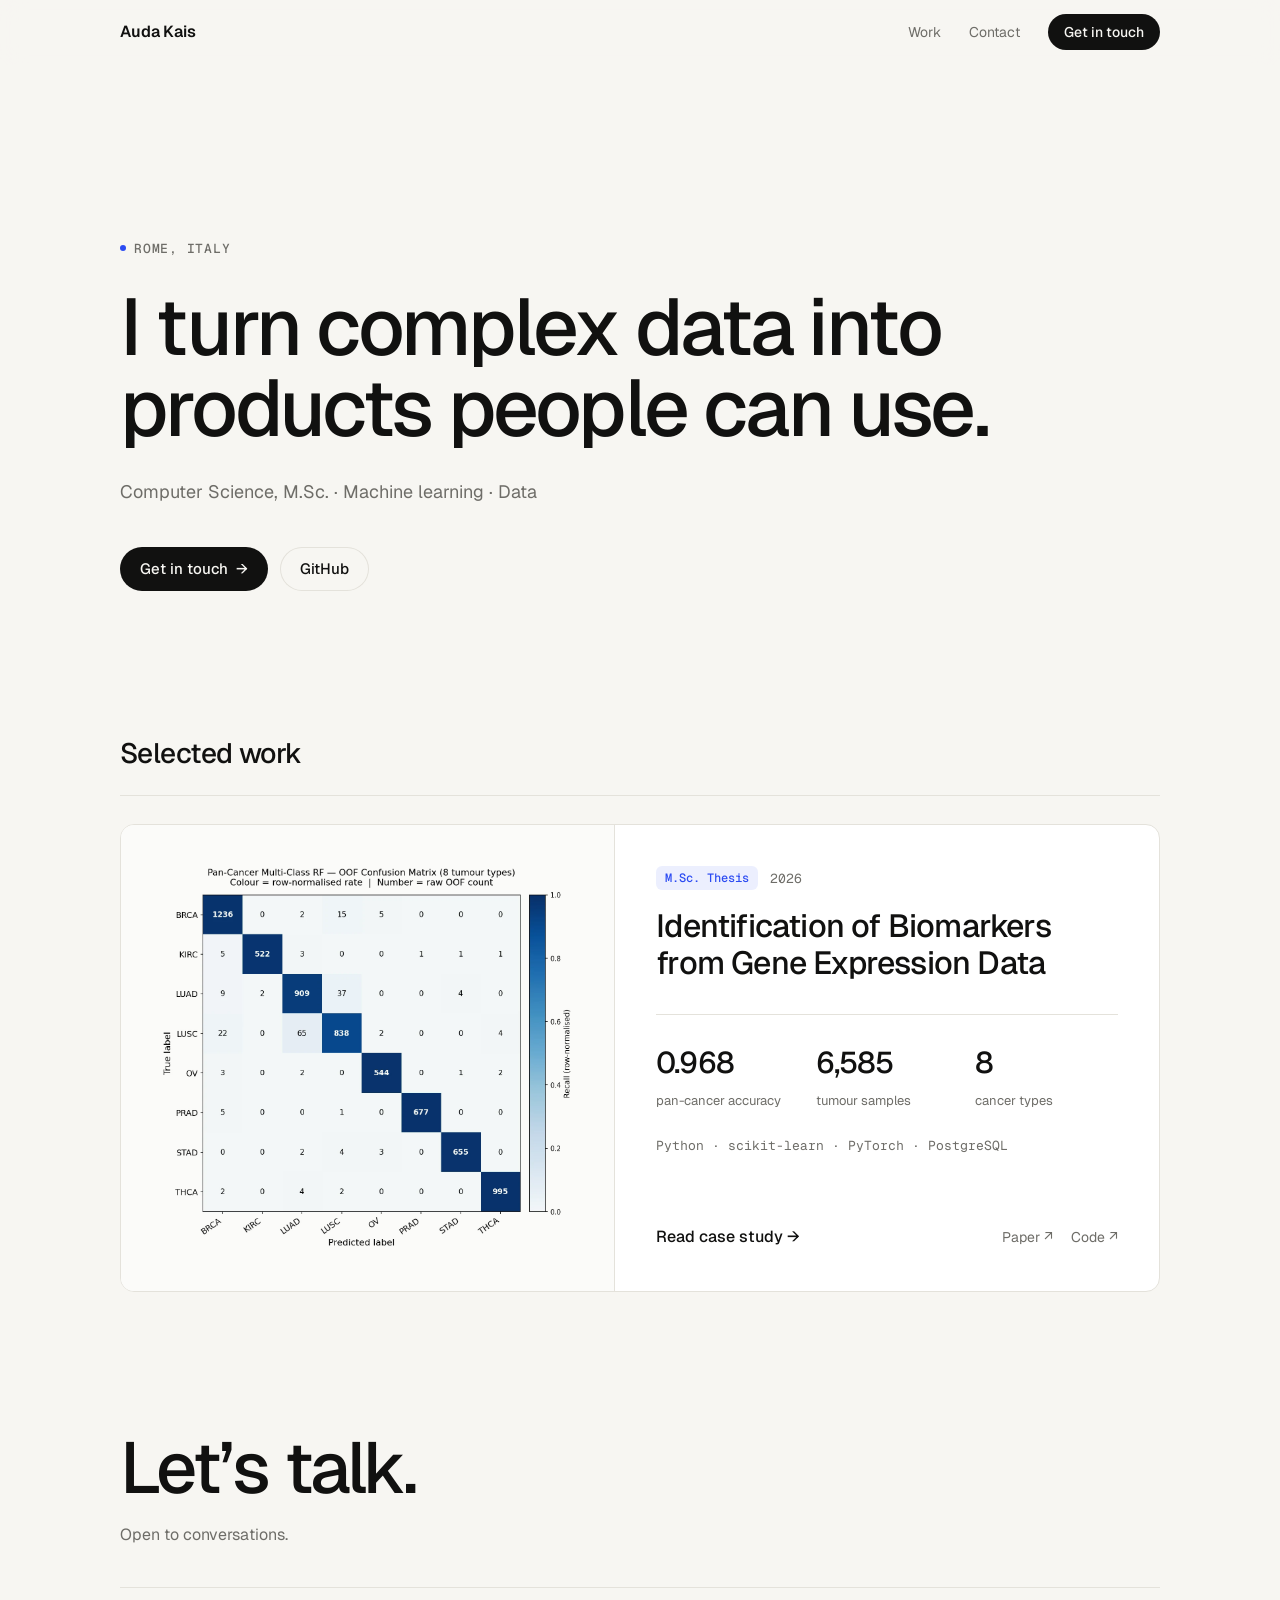
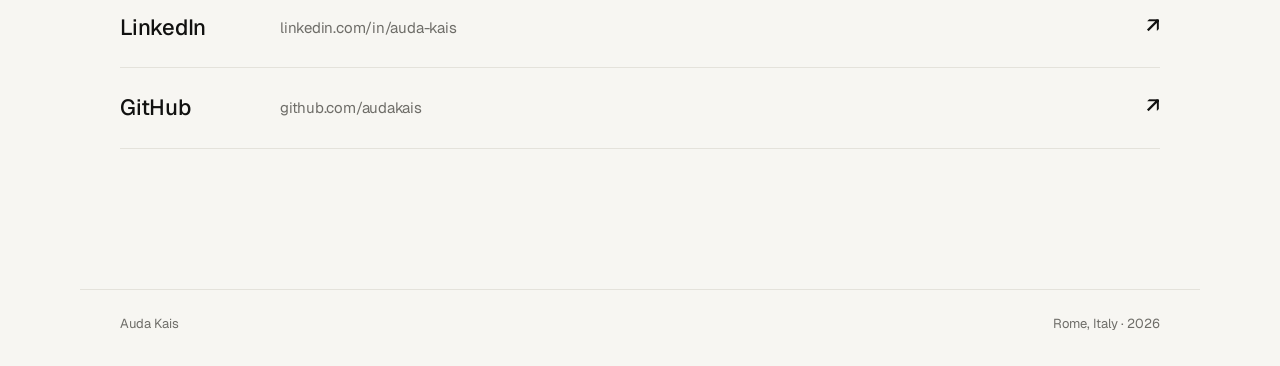
==== commit 748adfcf: "Shorten contact line" ====
--- a/index.html
+++ b/index.html
@@ -42,7 +42,7 @@
 
     <section class="contact wrap" id="contact">
       <h2 class="contact__title">Let’s talk.</h2>
-      <p class="contact__sub">Open to conversations about machine learning, data and new ventures.</p>
+      <p class="contact__sub">Open to conversations.</p>
       <ul class="contact__links" id="links"></ul>
     </section>
   </main>
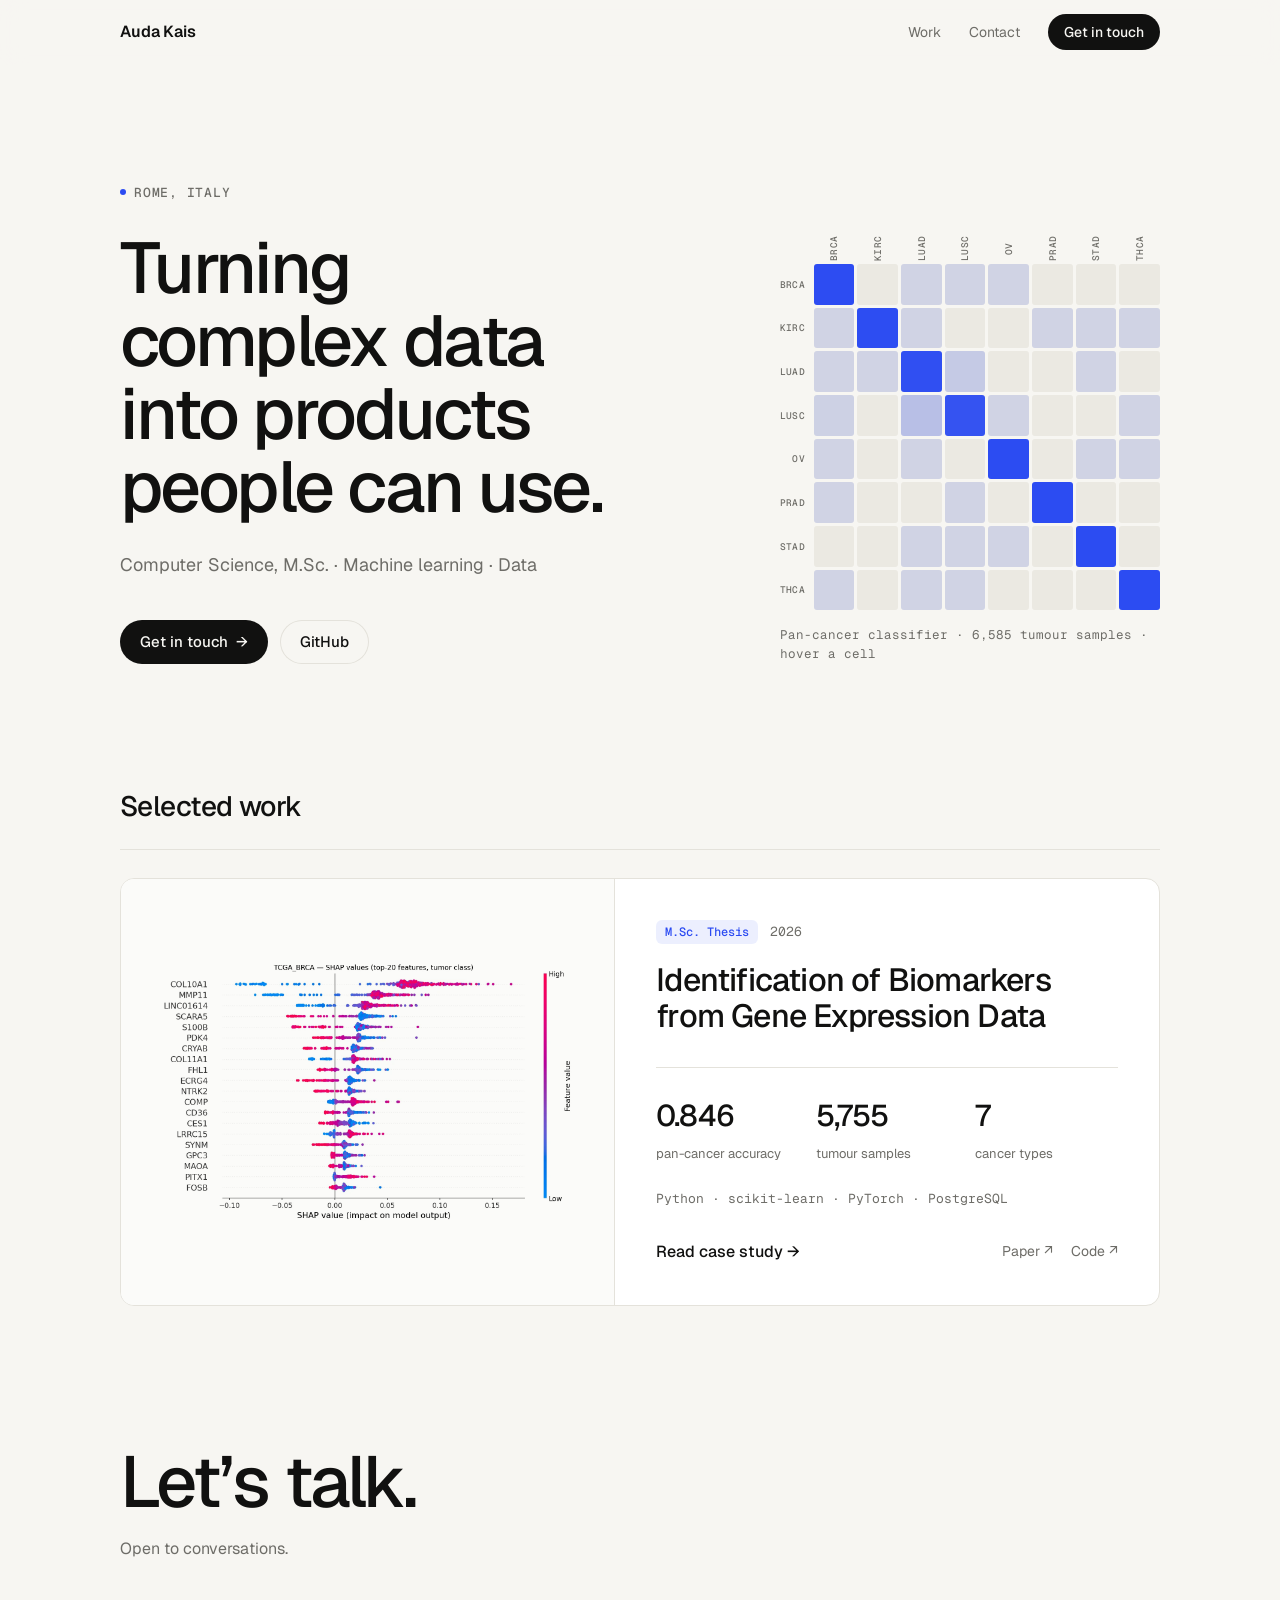
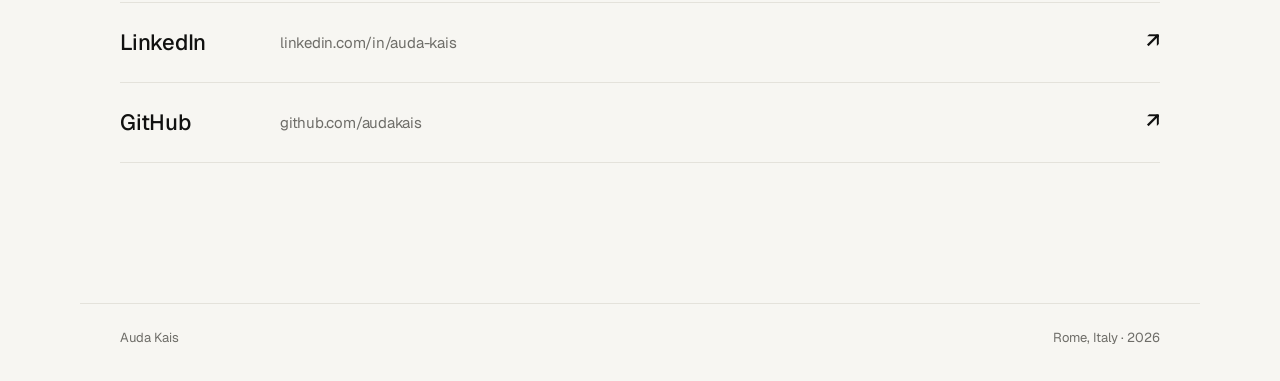
==== commit 0c6f87e4: "Animated hero matrix and motion" ====
--- a/index.html
+++ b/index.html
@@ -24,26 +24,32 @@
 
   <main>
     <section class="hero wrap">
-      <p class="eyebrow" id="place"></p>
-      <h1 class="hero__title" id="headline"></h1>
-      <p class="hero__role" id="role"></p>
-      <div class="hero__cta">
-        <a class="btn" id="cta-primary" target="_blank" rel="noopener">Get in touch <span aria-hidden="true">→</span></a>
-        <a class="btn btn--ghost" id="cta-github" target="_blank" rel="noopener">GitHub</a>
+      <div class="hero__text">
+        <p class="eyebrow fade" id="place"></p>
+        <h1 class="hero__title" id="headline"></h1>
+        <p class="hero__role fade" id="role"></p>
+        <div class="hero__cta fade">
+          <a class="btn" id="cta-primary" target="_blank" rel="noopener">Get in touch <span aria-hidden="true">→</span></a>
+          <a class="btn btn--ghost" id="cta-github" target="_blank" rel="noopener">GitHub</a>
+        </div>
       </div>
+      <figure class="matrix fade" aria-label="Pan-cancer confusion matrix from my M.Sc. thesis">
+        <div class="matrix__grid" id="matrix"></div>
+        <figcaption class="matrix__read" id="matrix-read"></figcaption>
+      </figure>
     </section>
 
     <section class="work wrap" id="work">
-      <div class="section-head">
+      <div class="section-head" data-reveal>
         <h2>Selected work</h2>
       </div>
       <div class="cards" id="projects"></div>
     </section>
 
     <section class="contact wrap" id="contact">
-      <h2 class="contact__title">Let’s talk.</h2>
-      <p class="contact__sub">Open to conversations.</p>
-      <ul class="contact__links" id="links"></ul>
+      <h2 class="contact__title" data-reveal>Let’s talk.</h2>
+      <p class="contact__sub" data-reveal>Open to conversations.</p>
+      <ul class="contact__links" id="links" data-reveal></ul>
     </section>
   </main>
 
--- a/style.css
+++ b/style.css
@@ -55,7 +55,7 @@
 .btn--ghost:hover { background: var(--surface); box-shadow: inset 0 0 0 1px var(--ink); }
 
 /* --- hero ------------------------------------------------------------ */
-.hero { padding-top: clamp(72px, 14vw, 168px); padding-bottom: clamp(72px, 12vw, 140px); }
+.hero { padding-top: clamp(56px, 9vw, 112px); padding-bottom: clamp(72px, 10vw, 120px); }
 .eyebrow {
   display: inline-flex; align-items: center; gap: 8px;
   font: 500 13px/1 var(--mono); color: var(--muted);
@@ -180,8 +180,53 @@
 .fig figcaption { padding: 20px 24px 24px; font-size: 14px; color: var(--muted); }
 .fig figcaption b { display: block; margin-bottom: 4px; color: var(--ink); font-weight: 500; }
 
+/* --- hero layout + matrix -------------------------------------------- */
+.hero { display: grid; grid-template-columns: 1.25fr 1fr; gap: clamp(32px, 6vw, 96px); align-items: end; }
+.hero__title { font-size: clamp(40px, 5.6vw, 76px); }
+.matrix { width: 100%; max-width: 380px; justify-self: end; }
+.matrix__grid {
+  display: grid; grid-template-columns: auto repeat(var(--n), 1fr);
+  gap: 3px; align-items: center;
+}
+.mx-l { font: 500 9.5px/1 var(--mono); color: var(--muted); letter-spacing: .02em; padding-right: 6px; text-align: right; }
+.mx-l--top { padding: 0 0 6px; text-align: center; writing-mode: vertical-rl; transform: rotate(180deg); justify-self: center; }
+.mx-c {
+  aspect-ratio: 1; border-radius: 3px;
+  background: color-mix(in srgb, var(--accent) calc(var(--v) * 100%), #ebe9e2);
+  cursor: crosshair;
+  transition: transform .25s, box-shadow .25s;
+}
+.mx-c:hover { transform: scale(1.18); box-shadow: 0 0 0 1.5px var(--ink); position: relative; z-index: 1; }
+.matrix__read { margin-top: 16px; min-height: 2.8em; font: 400 12.5px/1.5 var(--mono); color: var(--muted); }
+.matrix__read b { color: var(--ink); font-weight: 500; }
+
+/* --- motion ---------------------------------------------------------- */
+.w { display: inline-block; overflow: hidden; vertical-align: top; padding-bottom: .1em; margin-bottom: -.1em; }
+.w > span { display: inline-block; }
+.js .w > span { transform: translateY(110%); }
+.js.ready .w > span { transform: none; transition: transform 1s cubic-bezier(.16, .84, .24, 1) calc(var(--i) * 55ms + 150ms); }
+
+.js .fade { opacity: 0; transform: translateY(14px); }
+.js.ready .fade { opacity: 1; transform: none; transition: opacity .9s ease, transform .9s cubic-bezier(.16, .84, .24, 1); }
+.js.ready .eyebrow.fade { transition-delay: .05s; }
+.js.ready .hero__role.fade { transition-delay: .65s; }
+.js.ready .hero__cta.fade { transition-delay: .8s; }
+.js.ready .matrix.fade { transition-delay: .35s; }
+
+.js .mx-c { opacity: 0; transform: scale(.3); }
+.js.ready .mx-c { opacity: 1; transform: none; transition: opacity .5s ease calc(var(--d) * 45ms + .6s), transform .6s cubic-bezier(.16, .84, .24, 1) calc(var(--d) * 45ms + .6s); }
+.js.ready .mx-c:hover { transform: scale(1.18); transition-delay: 0s; }
+
+.js [data-reveal] { opacity: 0; transform: translateY(28px); }
+.js [data-reveal].in { opacity: 1; transform: none; transition: opacity 1s ease, transform 1s cubic-bezier(.16, .84, .24, 1); }
+
+.card__media img { transition: transform .8s cubic-bezier(.16, .84, .24, 1); }
+.card:hover .card__media img { transform: scale(1.035); }
+
 /* --- mobile ---------------------------------------------------------- */
 @media (max-width: 820px) {
+  .hero { grid-template-columns: 1fr; }
+  .matrix { justify-self: start; }
   .card--feature { grid-template-columns: 1fr; }
   .card__media { border-right: 0; border-bottom: 1px solid var(--line); }
   .stats { grid-template-columns: 1fr 1fr; }
